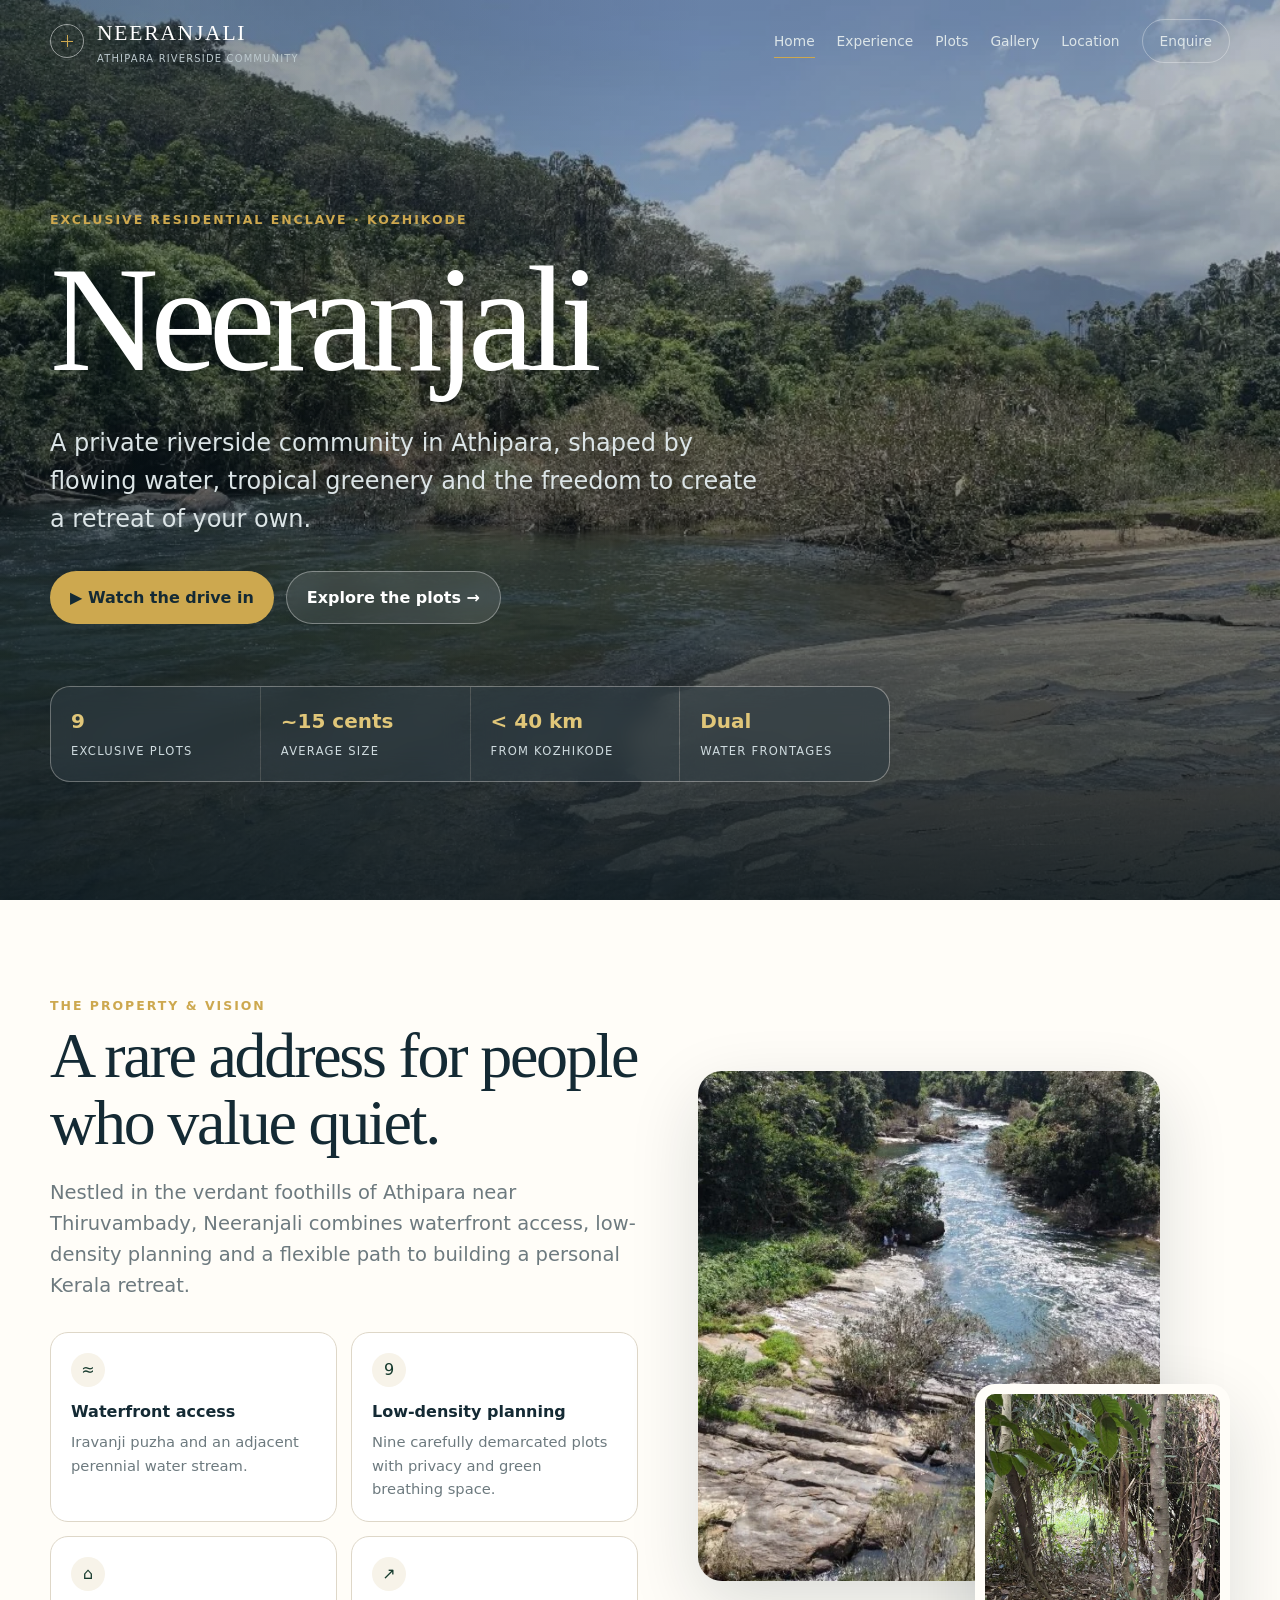
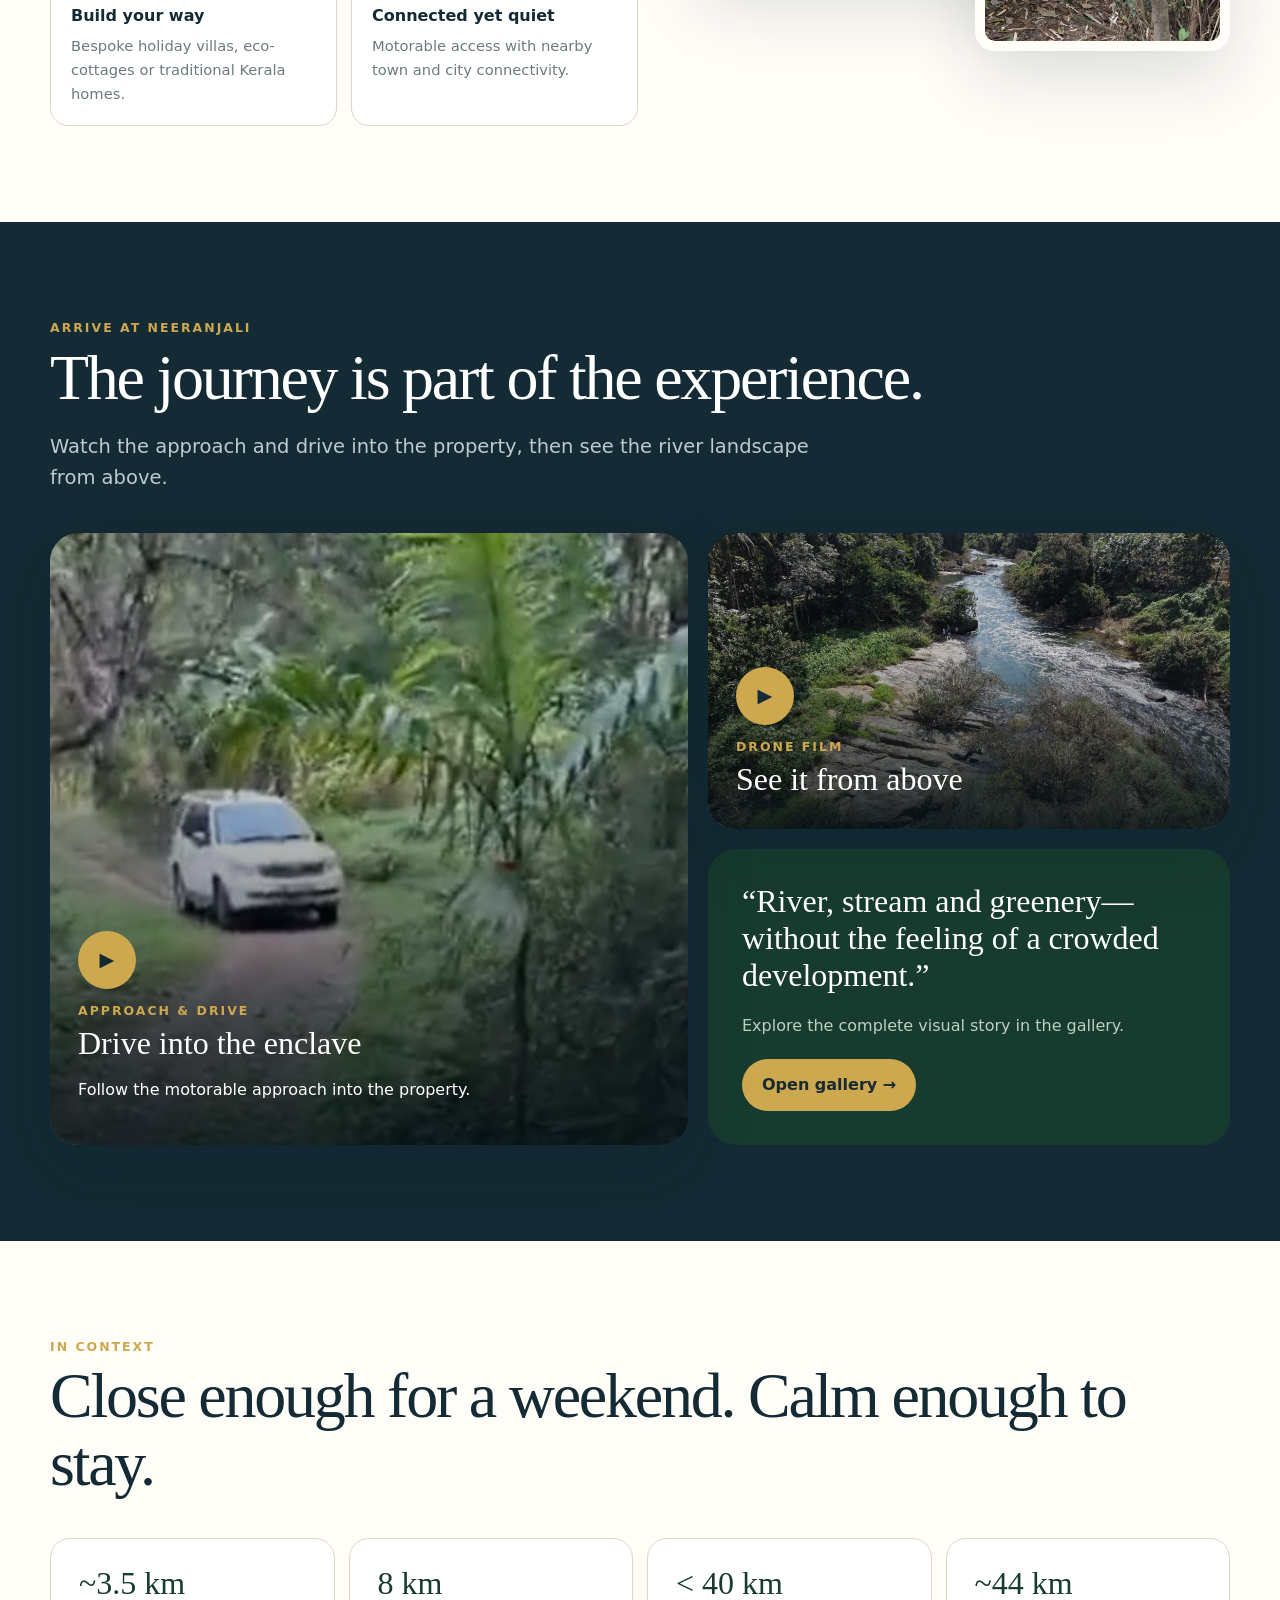
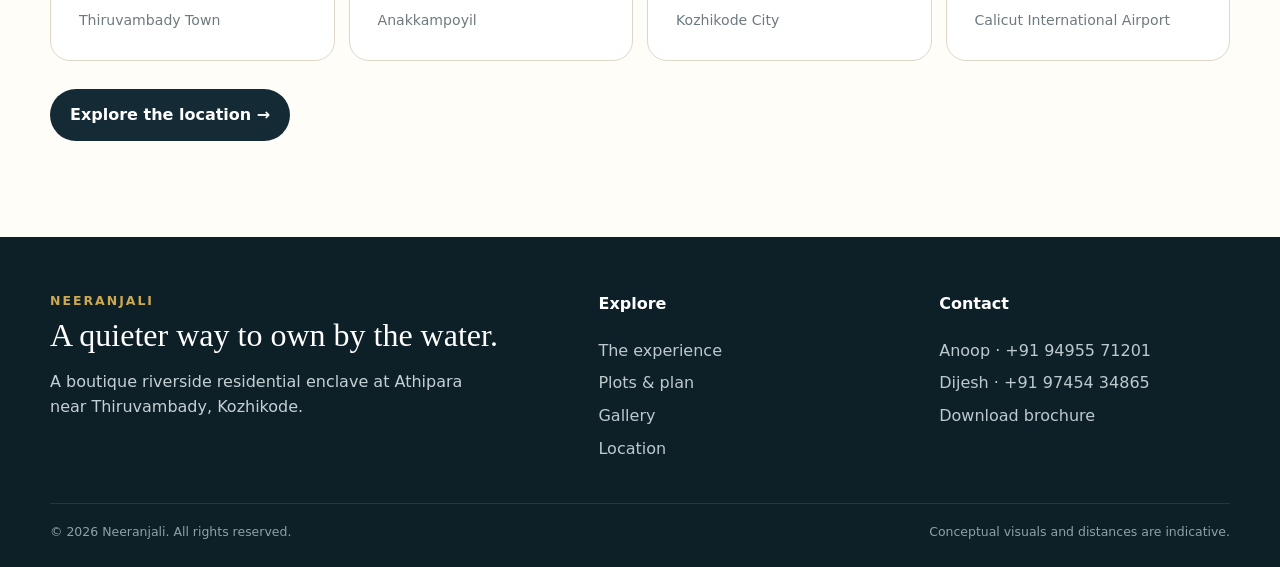
==== index.html @ e6bfea47 "Add files via upload" ====
<!doctype html>
<html lang="en">
<head>
<meta charset="utf-8"><meta name="viewport" content="width=device-width,initial-scale=1">
<title>Neeranjali | Athipara Riverside Community</title>
<meta name="description" content="Neeranjali is an exclusive riverside residential enclave near Thiruvambady, Kozhikode.">
<meta name="theme-color" content="#142a34">
<meta property="og:title" content="Neeranjali | Athipara Riverside Community"><meta property="og:description" content="Neeranjali is an exclusive riverside residential enclave near Thiruvambady, Kozhikode."><meta property="og:type" content="website"><meta property="og:image" content="assets/images/river.webp">
<link rel="stylesheet" href="assets/css/style.css">
</head>
<body data-page="home">
<header class="site-header">
  <nav class="nav" aria-label="Main navigation">
    <a class="brand" href="index.html"><span class="brand-mark"></span><span><strong>NEERANJALI</strong><small>ATHIPARA RIVERSIDE COMMUNITY</small></span></a>
    <button class="menu-btn" aria-label="Toggle navigation" aria-expanded="false">☰</button>
    <div class="nav-links">
      <a data-nav="home" href="index.html">Home</a>
      <a data-nav="experience" href="experience.html">Experience</a>
      <a data-nav="plots" href="plots.html">Plots</a>
      <a data-nav="gallery" href="gallery.html">Gallery</a>
      <a data-nav="location" href="location.html">Location</a>
      <a data-nav="contact" class="nav-cta" href="contact.html">Enquire</a>
    </div>
  </nav>
</header>


<main>
<section class="hero">
  <div class="hero-media"><img src="assets/images/river.webp" alt="Iravanji river beside Neeranjali"></div>
  <div class="container hero-content">
    <div class="eyebrow">Exclusive Residential Enclave · Kozhikode</div>
    <h1>Neeranjali</h1>
    <p class="hero-sub">A private riverside community in Athipara, shaped by flowing water, tropical greenery and the freedom to create a retreat of your own.</p>
    <div class="hero-actions"><button class="btn btn-primary" data-video-id="132fHfk3wX1OS71qmmRNikA3xJ6RykXp2">▶ Watch the drive in</button><a class="btn btn-secondary" href="plots.html">Explore the plots →</a></div>
    <div class="hero-stats"><div class="hero-stat"><strong>9</strong><span>Exclusive plots</span></div><div class="hero-stat"><strong>~15 cents</strong><span>Average size</span></div><div class="hero-stat"><strong>&lt; 40 km</strong><span>From Kozhikode</span></div><div class="hero-stat"><strong>Dual</strong><span>Water frontages</span></div></div>
  </div>
</section>
<section class="section"><div class="container split reveal">
  <div><div class="eyebrow">The property & vision</div><h2 class="section-title">A rare address for people who value quiet.</h2><p class="lead">Nestled in the verdant foothills of Athipara near Thiruvambady, Neeranjali combines waterfront access, low-density planning and a flexible path to building a personal Kerala retreat.</p><div class="feature-list"><div class="feature"><div class="icon">≈</div><b>Waterfront access</b><p>Iravanji puzha and an adjacent perennial water stream.</p></div><div class="feature"><div class="icon">9</div><b>Low-density planning</b><p>Nine carefully demarcated plots with privacy and green breathing space.</p></div><div class="feature"><div class="icon">⌂</div><b>Build your way</b><p>Bespoke holiday villas, eco-cottages or traditional Kerala homes.</p></div><div class="feature"><div class="icon">↗</div><b>Connected yet quiet</b><p>Motorable access with nearby town and city connectivity.</p></div></div></div>
  <div class="photo-stack"><img class="main" src="assets/images/aerial.webp" alt="Aerial river view"><img class="float" src="assets/images/grove.webp" alt="Greenery at Neeranjali"></div>
</div></section>
<section class="section dark-section"><div class="container reveal"><div class="eyebrow">Arrive at Neeranjali</div><h2 class="section-title">The journey is part of the experience.</h2><p class="lead">Watch the approach and drive into the property, then see the river landscape from above.</p><div class="video-showcase"><article class="video-card" data-video-id="132fHfk3wX1OS71qmmRNikA3xJ6RykXp2"><img src="assets/images/approach.webp" alt="Approach road"><div class="video-caption"><div class="play">▶</div><div class="eyebrow">Approach & drive</div><h3>Drive into the enclave</h3><p>Follow the motorable approach into the property.</p></div></article><div class="video-side"><article class="video-card small" data-video-id="14OL0zx6yKRPvOmWKGDLzs9GfCUqp4U1x"><img src="assets/images/aerial.webp" alt="Drone aerial"><div class="video-caption"><div class="play">▶</div><div class="eyebrow">Drone film</div><h3>See it from above</h3></div></article><div class="quote-card"><blockquote>“River, stream and greenery—without the feeling of a crowded development.”</blockquote><p>Explore the complete visual story in the gallery.</p><a class="btn btn-primary" href="gallery.html" style="margin-top:20px;align-self:flex-start">Open gallery →</a></div></div></div></div></section>
<section class="section"><div class="container reveal"><div class="eyebrow">In context</div><h2 class="section-title">Close enough for a weekend. Calm enough to stay.</h2><div class="stat-grid"><div class="stat"><strong>~3.5 km</strong><span>Thiruvambady Town</span></div><div class="stat"><strong>8 km</strong><span>Anakkampoyil</span></div><div class="stat"><strong>&lt; 40 km</strong><span>Kozhikode City</span></div><div class="stat"><strong>~44 km</strong><span>Calicut International Airport</span></div></div><div style="margin-top:28px"><a class="btn btn-dark" href="location.html">Explore the location →</a></div></div></section>
</main>
<footer class="site-footer">
  <div class="container">
    <div class="footer-grid">
      <div><div class="eyebrow">Neeranjali</div><h3 style="font-size:2rem;margin:.5rem 0 1rem;color:white">A quieter way to own by the water.</h3><p style="max-width:430px">A boutique riverside residential enclave at Athipara near Thiruvambady, Kozhikode.</p></div>
      <div><h4>Explore</h4><a href="experience.html">The experience</a><a href="plots.html">Plots & plan</a><a href="gallery.html">Gallery</a><a href="location.html">Location</a></div>
      <div><h4>Contact</h4><a href="tel:+919495571201">Anoop · +91 94955 71201</a><a href="tel:+919745434865">Dijesh · +91 97454 34865</a><a href="downloads/Neeranjali_Premium_Brochure.pdf" target="_blank">Download brochure</a></div>
    </div>
    <div class="copyright"><span>© 2026 Neeranjali. All rights reserved.</span><span>Conceptual visuals and distances are indicative.</span></div>
  </div>
</footer>
<div class="video-modal" aria-hidden="true"><button class="modal-close" data-close-video aria-label="Close video">×</button><div class="modal-frame"><iframe id="videoFrame" allow="autoplay; fullscreen" allowfullscreen title="Neeranjali video"></iframe></div></div>
<div class="lightbox"><button class="modal-close" data-close-lightbox aria-label="Close image">×</button><img alt="Expanded Neeranjali gallery view"></div>
<script src="assets/js/main.js"></script>

</body></html>
---- assets/css/style.css ----
:root{
  --ink:#142a34; --ink-2:#203944; --forest:#173b2e; --gold:#cda84f; --gold-2:#e0c679;
  --cream:#f7f3e9; --paper:#fffdf8; --muted:#6d7a7f; --line:#ded7c8; --white:#fff;
  --shadow:0 24px 70px rgba(10,29,35,.14); --radius:24px; --max:1180px;
}
*{box-sizing:border-box} html{scroll-behavior:smooth} body{margin:0;color:var(--ink);background:var(--paper);font-family:Inter,ui-sans-serif,system-ui,-apple-system,BlinkMacSystemFont,"Segoe UI",sans-serif;line-height:1.6}
body.nav-open{overflow:hidden} img{max-width:100%;display:block} a{color:inherit;text-decoration:none} button,input,textarea,select{font:inherit}.serif,h1,h2,h3{font-family:Georgia,"Times New Roman",serif;font-weight:500;line-height:1.06}.container{width:min(var(--max),calc(100% - 40px));margin:auto}.eyebrow{font-size:.78rem;text-transform:uppercase;letter-spacing:.16em;font-weight:800;color:var(--gold)}.section{padding:96px 0}.section-sm{padding:64px 0}.section-title{font-size:clamp(2.2rem,5vw,4.8rem);margin:.35rem 0 1rem;letter-spacing:-.035em}.lead{font-size:clamp(1rem,1.6vw,1.22rem);color:var(--muted);max-width:760px}.muted{color:var(--muted)}
.site-header{position:fixed;inset:0 0 auto 0;z-index:1000;padding:16px 0;transition:.3s}.site-header.scrolled{background:rgba(15,36,44,.92);backdrop-filter:blur(18px);box-shadow:0 12px 35px rgba(0,0,0,.12);padding:10px 0}.nav{width:min(var(--max),calc(100% - 40px));margin:auto;display:flex;align-items:center;gap:26px}.brand{margin-right:auto;color:#fff;display:flex;align-items:center;gap:13px}.brand-mark{width:34px;height:34px;border:1px solid rgba(255,255,255,.5);border-radius:50%;position:relative}.brand-mark:before,.brand-mark:after{content:"";position:absolute;background:var(--gold)}.brand-mark:before{width:12px;height:1px;left:10px;top:16px}.brand-mark:after{height:12px;width:1px;left:16px;top:10px}.brand strong{font-family:Georgia,"Times New Roman",serif;font-size:1.35rem;letter-spacing:.08em;font-weight:500}.brand small{display:block;font-size:.62rem;color:#bcc9ce;letter-spacing:.12em}.nav-links{display:flex;align-items:center;gap:22px;color:#dce5e8;font-size:.86rem}.nav-links a{position:relative}.nav-links a:after{content:"";position:absolute;height:1px;background:var(--gold);left:0;right:100%;bottom:-6px;transition:.25s}.nav-links a:hover:after,.nav-links a.active:after{right:0}.nav-cta{padding:10px 17px;border:1px solid rgba(255,255,255,.32);border-radius:999px}.menu-btn{display:none;margin-left:auto;background:none;border:0;color:#fff;font-size:1.8rem;cursor:pointer}
.hero{min-height:100svh;color:#fff;position:relative;display:grid;align-items:end;overflow:hidden;background:var(--ink)}.hero-media{position:absolute;inset:0}.hero-media img{width:100%;height:100%;object-fit:cover}.hero-media:after{content:"";position:absolute;inset:0;background:linear-gradient(180deg,rgba(10,24,31,.28) 0%,rgba(10,24,31,.28) 35%,rgba(10,24,31,.88) 100%),linear-gradient(90deg,rgba(10,24,31,.35),transparent 55%)}.hero-content{position:relative;z-index:2;padding:180px 0 88px}.hero h1{font-size:clamp(4rem,12vw,9.4rem);margin:10px 0 4px;letter-spacing:-.055em;font-weight:400}.hero-sub{font-size:clamp(1.05rem,2vw,1.5rem);max-width:720px;color:#dbe4e6;margin-bottom:32px}.hero-actions{display:flex;gap:12px;flex-wrap:wrap}.btn{border:0;border-radius:999px;padding:13px 20px;display:inline-flex;align-items:center;gap:10px;cursor:pointer;font-weight:750;transition:.25s}.btn:hover{transform:translateY(-2px)}.btn-primary{background:var(--gold);color:#142a34}.btn-secondary{background:rgba(255,255,255,.1);color:#fff;border:1px solid rgba(255,255,255,.35);backdrop-filter:blur(8px)}.btn-dark{background:var(--ink);color:#fff}.hero-stats{display:grid;grid-template-columns:repeat(4,1fr);gap:1px;background:rgba(255,255,255,.18);margin-top:62px;border:1px solid rgba(255,255,255,.2);border-radius:20px;overflow:hidden;max-width:840px}.hero-stat{padding:18px 20px;background:rgba(10,27,35,.48);backdrop-filter:blur(12px)}.hero-stat strong{display:block;color:var(--gold-2);font-size:1.25rem}.hero-stat span{font-size:.72rem;color:#cfdbdf;text-transform:uppercase;letter-spacing:.11em}
.split{display:grid;grid-template-columns:1.05fr .95fr;gap:60px;align-items:center}.photo-stack{position:relative;min-height:580px}.photo-stack .main{position:absolute;inset:0 70px 70px 0;width:calc(100% - 70px);height:calc(100% - 70px);object-fit:cover;border-radius:var(--radius);box-shadow:var(--shadow)}.photo-stack .float{position:absolute;right:0;bottom:0;width:48%;height:46%;object-fit:cover;border:10px solid var(--paper);border-radius:20px;box-shadow:var(--shadow)}.feature-list{display:grid;grid-template-columns:1fr 1fr;gap:14px;margin-top:30px}.feature{padding:20px;border:1px solid var(--line);border-radius:18px;background:#fff}.feature b{display:block;margin-bottom:6px}.feature p{margin:0;color:var(--muted);font-size:.92rem}.feature .icon{width:34px;height:34px;border-radius:50%;display:grid;place-items:center;background:var(--cream);color:var(--forest);margin-bottom:12px}
.dark-section{background:var(--ink);color:#fff}.dark-section .lead{color:#bdcbd0}.video-showcase{display:grid;grid-template-columns:1.1fr .9fr;gap:20px;margin-top:40px}.video-card{min-height:520px;border-radius:28px;position:relative;overflow:hidden;background:#000;box-shadow:var(--shadow);cursor:pointer}.video-card.small{min-height:250px}.video-card img{position:absolute;width:100%;height:100%;object-fit:cover;opacity:.84;transition:.45s}.video-card:hover img{transform:scale(1.035);opacity:.74}.video-card:after{content:"";position:absolute;inset:0;background:linear-gradient(180deg,transparent 38%,rgba(6,17,21,.85))}.video-caption{position:absolute;z-index:2;left:28px;right:28px;bottom:26px}.video-caption h3{font-size:2rem;margin:6px 0}.play{width:58px;height:58px;display:grid;place-items:center;border-radius:50%;background:var(--gold);color:var(--ink);font-size:1.2rem;margin-bottom:12px}.video-side{display:grid;grid-template-rows:1fr 1fr;gap:20px}.quote-card{border-radius:28px;background:var(--forest);padding:34px;display:flex;flex-direction:column;justify-content:end}.quote-card blockquote{font:500 2rem/1.15 Georgia,serif;margin:0 0 20px}.quote-card p{color:#bcd0c4;margin:0}
.stat-grid{display:grid;grid-template-columns:repeat(4,1fr);gap:14px;margin-top:40px}.stat{background:#fff;border:1px solid var(--line);padding:28px;border-radius:20px}.stat strong{font:500 2rem/1 Georgia,serif;color:var(--forest);display:block;margin-bottom:8px}.stat span{color:var(--muted);font-size:.88rem}
.media-grid{display:grid;grid-template-columns:repeat(12,1fr);grid-auto-rows:180px;gap:14px;margin-top:38px}.media-item{position:relative;overflow:hidden;border-radius:20px;background:var(--cream);cursor:pointer}.media-item img{width:100%;height:100%;object-fit:cover;transition:.45s}.media-item:hover img{transform:scale(1.04)}.media-item:after{content:"";position:absolute;inset:auto 0 0 0;height:45%;background:linear-gradient(transparent,rgba(12,30,38,.72));opacity:.8}.media-item span{position:absolute;z-index:2;bottom:14px;left:16px;color:#fff;font-size:.85rem}.media-item:nth-child(1){grid-column:span 7;grid-row:span 2}.media-item:nth-child(2){grid-column:span 5;grid-row:span 2}.media-item:nth-child(3){grid-column:span 4;grid-row:span 2}.media-item:nth-child(4){grid-column:span 4;grid-row:span 2}.media-item:nth-child(5){grid-column:span 4;grid-row:span 2}
.plan-wrap{background:var(--cream);border-radius:30px;padding:20px;box-shadow:var(--shadow)}.plan-wrap img{border-radius:18px;width:100%}.plot-grid{display:grid;grid-template-columns:repeat(3,1fr);gap:16px;margin-top:26px}.plot-card{padding:24px;background:#fff;border:1px solid var(--line);border-radius:20px;transition:.25s}.plot-card:hover{transform:translateY(-4px);box-shadow:0 20px 40px rgba(20,42,52,.09)}.plot-card .num{font-size:.72rem;letter-spacing:.13em;color:var(--gold);font-weight:800}.plot-card h3{font-size:1.55rem;margin:10px 0}.plot-card p{margin:0;color:var(--muted)}
.location-grid{display:grid;grid-template-columns:.9fr 1.1fr;gap:52px;align-items:stretch}.matrix{border:1px solid var(--line);border-radius:24px;overflow:hidden;background:#fff}.matrix-row{display:flex;justify-content:space-between;gap:20px;padding:19px 22px;border-bottom:1px solid var(--line)}.matrix-row:last-child{border-bottom:0}.matrix-row strong{color:var(--forest)}.map-card{position:relative;overflow:hidden;border-radius:24px;min-height:430px;background:var(--ink)}.map-card img{width:100%;height:100%;object-fit:cover;opacity:.7}.map-card:after{content:"";position:absolute;inset:0;background:linear-gradient(180deg,transparent,rgba(13,32,39,.86))}.map-content{position:absolute;z-index:2;left:32px;right:32px;bottom:28px;color:#fff}.map-content h3{font-size:2.1rem;margin:.3rem 0 .7rem}
.contact-grid{display:grid;grid-template-columns:.8fr 1.2fr;gap:50px}.contact-card{background:var(--ink);color:#fff;padding:34px;border-radius:26px}.contact-card h3{font-size:2rem;margin:0 0 20px}.contact-line{padding:14px 0;border-top:1px solid rgba(255,255,255,.12)}.contact-line span{display:block;color:#9eb0b7;font-size:.78rem;text-transform:uppercase;letter-spacing:.08em}.contact-line a{font-size:1.04rem}.form{padding:34px;border:1px solid var(--line);border-radius:26px;background:#fff}.fields{display:grid;grid-template-columns:1fr 1fr;gap:14px}.field{display:flex;flex-direction:column;gap:7px}.field.full{grid-column:1/-1}.field label{font-size:.82rem;font-weight:700}.field input,.field textarea,.field select{border:1px solid var(--line);border-radius:14px;padding:13px 14px;background:#fff;color:var(--ink);outline:none}.field input:focus,.field textarea:focus,.field select:focus{border-color:var(--gold);box-shadow:0 0 0 3px rgba(205,168,79,.12)}.field textarea{min-height:120px;resize:vertical}
.subhero{min-height:62svh;background:var(--ink);color:#fff;position:relative;display:grid;align-items:end;overflow:hidden}.subhero img{position:absolute;inset:0;width:100%;height:100%;object-fit:cover;opacity:.65}.subhero:after{content:"";position:absolute;inset:0;background:linear-gradient(180deg,rgba(12,30,38,.15),rgba(12,30,38,.9))}.subhero .container{position:relative;z-index:2;padding-bottom:66px}.subhero h1{font-size:clamp(3.5rem,8vw,7rem);margin:.4rem 0 1rem;letter-spacing:-.05em}.subhero p{max-width:680px;color:#d1dde1;font-size:1.12rem}
.lightbox,.video-modal{position:fixed;z-index:2000;inset:0;background:rgba(3,12,16,.92);display:none;align-items:center;justify-content:center;padding:30px}.lightbox.open,.video-modal.open{display:flex}.lightbox img{max-width:min(1200px,95vw);max-height:88vh;border-radius:16px;box-shadow:var(--shadow)}.modal-frame{width:min(1100px,95vw);aspect-ratio:16/9;background:#000;border-radius:18px;overflow:hidden}.modal-frame iframe{width:100%;height:100%;border:0}.modal-close{position:absolute;top:24px;right:26px;width:44px;height:44px;border-radius:50%;border:1px solid rgba(255,255,255,.25);background:rgba(0,0,0,.2);color:#fff;font-size:1.5rem;cursor:pointer}.reveal{opacity:0;transform:translateY(18px);transition:.7s ease}.reveal.in{opacity:1;transform:none}
.site-footer{background:#0d2028;color:#c5d0d4;padding:54px 0 25px}.footer-grid{display:grid;grid-template-columns:1.2fr .7fr .7fr;gap:50px}.site-footer h4{color:#fff;margin-top:0}.site-footer a{display:block;margin:7px 0;color:#bdc9cd}.copyright{border-top:1px solid rgba(255,255,255,.1);margin-top:35px;padding-top:18px;font-size:.78rem;display:flex;justify-content:space-between;gap:20px;color:#8fa0a6}
.notice{background:#fff7da;border:1px solid #ead993;padding:13px 16px;border-radius:14px;color:#6e5b1e;font-size:.86rem;margin-top:20px}
@media(max-width:900px){.nav-links{position:fixed;inset:0 0 0 28%;background:#102630;padding:100px 32px 32px;display:none;flex-direction:column;align-items:flex-start;font-size:1.15rem}.nav-open .nav-links{display:flex}.menu-btn{display:block;position:relative;z-index:2}.split,.video-showcase,.location-grid,.contact-grid{grid-template-columns:1fr}.video-card{min-height:430px}.video-side{grid-template-columns:1fr 1fr;grid-template-rows:none}.feature-list,.plot-grid{grid-template-columns:1fr 1fr}.stat-grid{grid-template-columns:1fr 1fr}.footer-grid{grid-template-columns:1fr 1fr}.media-grid{grid-template-columns:1fr 1fr;grid-auto-rows:230px}.media-item,.media-item:nth-child(n){grid-column:span 1;grid-row:span 1}.photo-stack{min-height:500px}}
@media(max-width:640px){.container,.nav{width:min(100% - 26px,var(--max))}.section{padding:72px 0}.hero-content{padding-bottom:42px}.hero h1{font-size:4rem}.hero-stats{grid-template-columns:1fr 1fr}.hero-stat{padding:14px}.feature-list,.plot-grid,.stat-grid,.fields,.footer-grid,.video-side{grid-template-columns:1fr}.photo-stack{min-height:430px}.photo-stack .main{right:38px;bottom:50px;width:calc(100% - 38px);height:calc(100% - 50px)}.photo-stack .float{width:54%;border-width:6px}.video-card,.video-card.small{min-height:330px}.media-grid{grid-template-columns:1fr}.footer-grid{gap:24px}.copyright{flex-direction:column}.subhero{min-height:54svh}.subhero h1{font-size:3.4rem}.nav-links{inset:0 0 0 15%}}
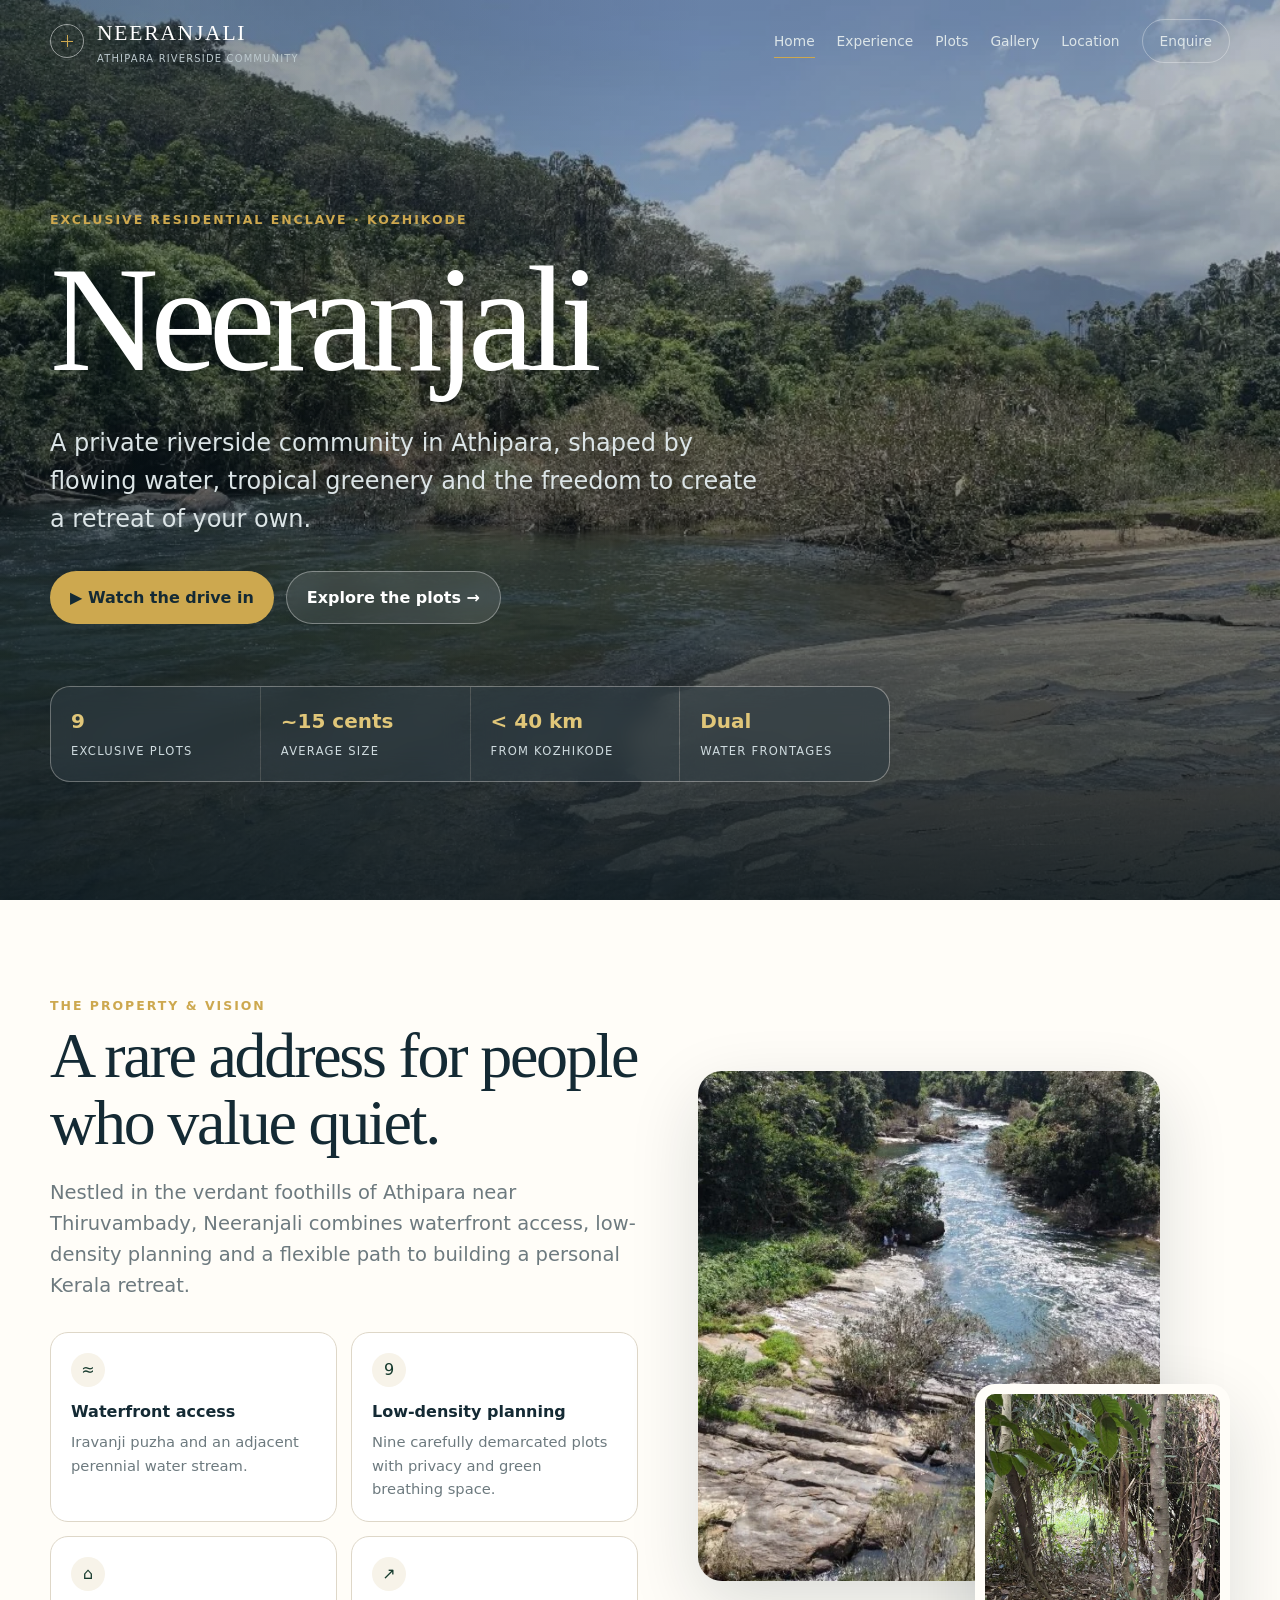
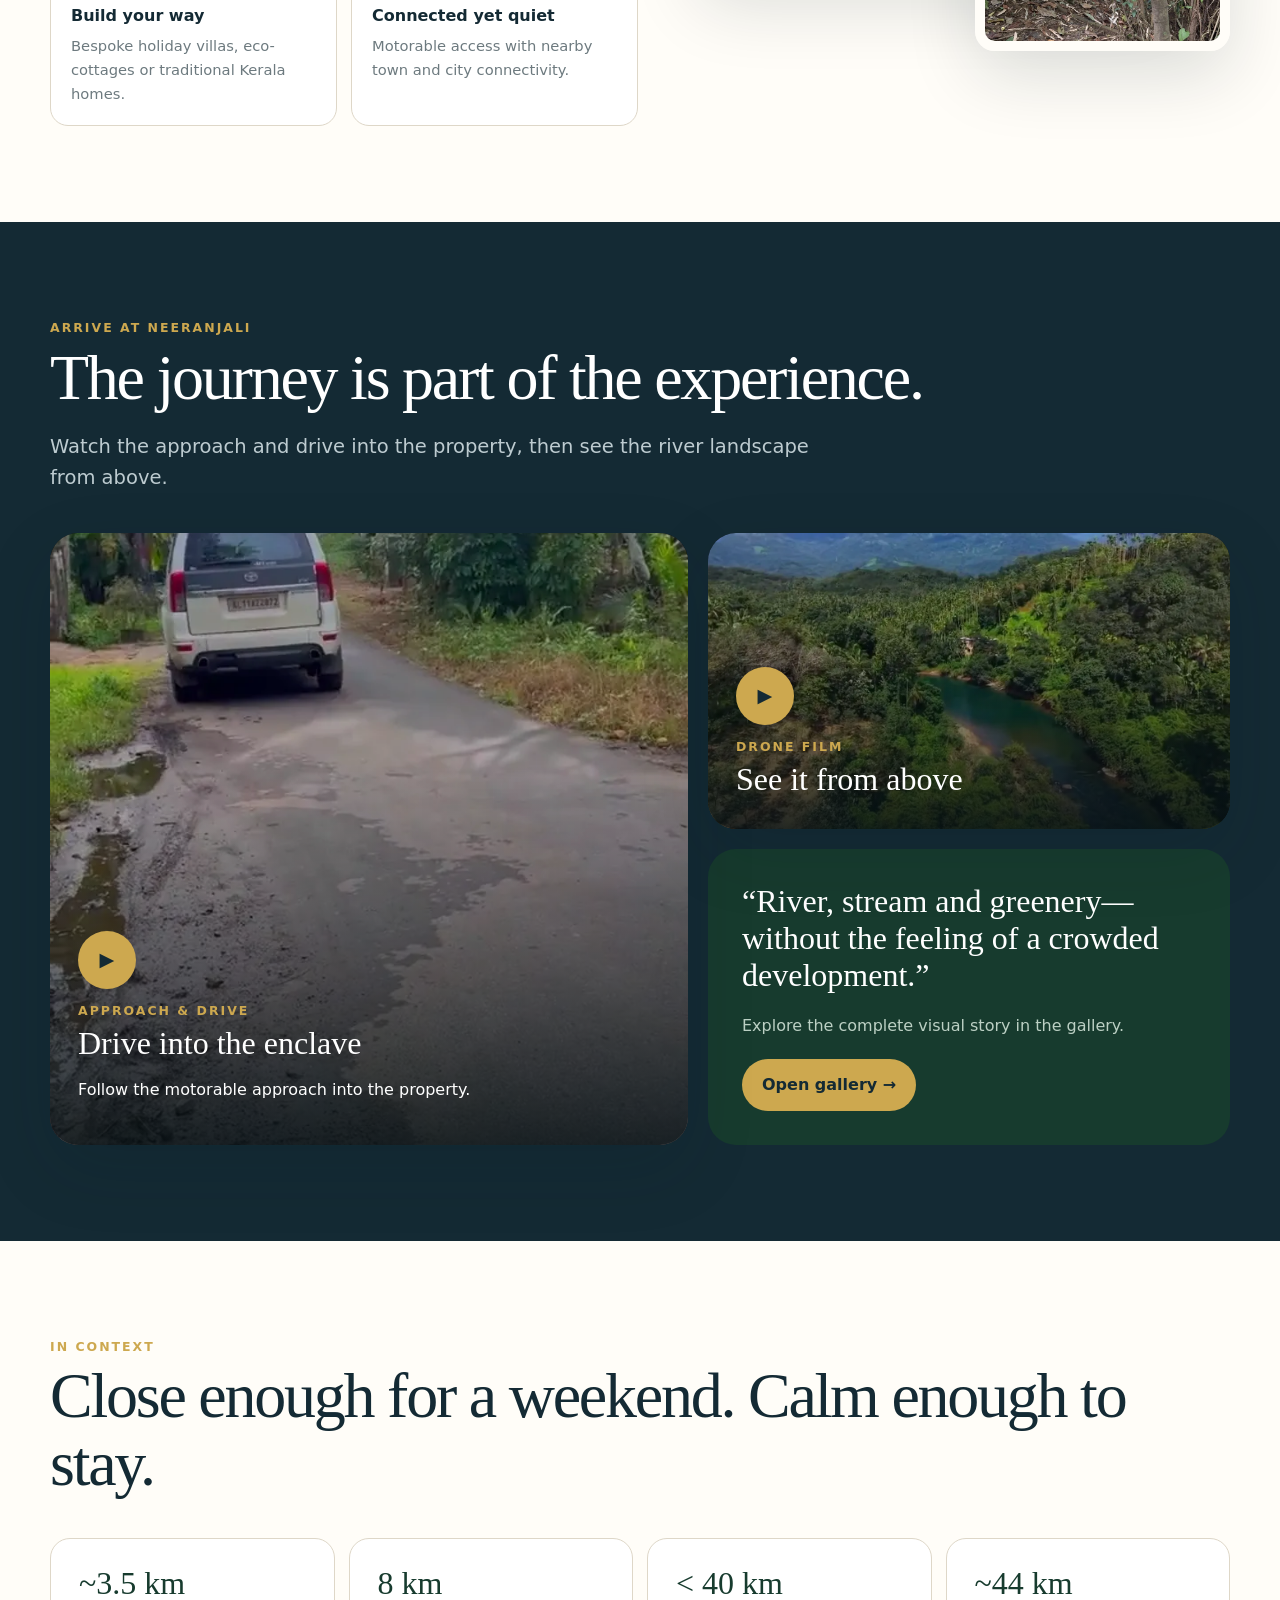
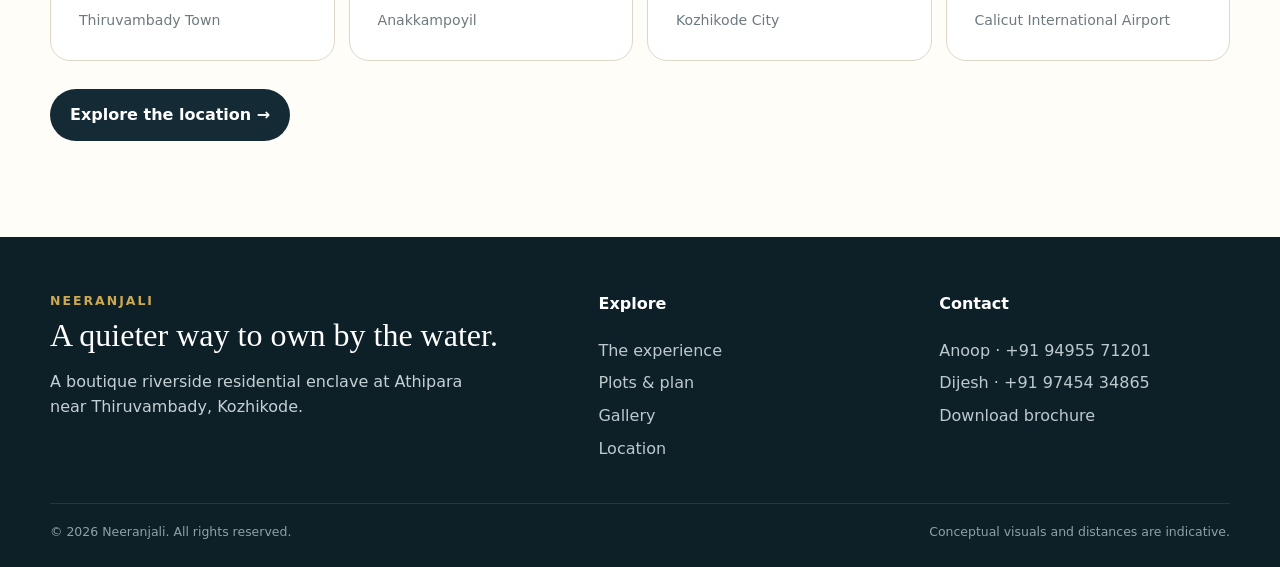
==== commit 9dd19018: "Add files via upload" ====
--- a/index.html
+++ b/index.html
@@ -32,7 +32,7 @@
     <div class="eyebrow">Exclusive Residential Enclave · Kozhikode</div>
     <h1>Neeranjali</h1>
     <p class="hero-sub">A private riverside community in Athipara, shaped by flowing water, tropical greenery and the freedom to create a retreat of your own.</p>
-    <div class="hero-actions"><button class="btn btn-primary" data-video-id="132fHfk3wX1OS71qmmRNikA3xJ6RykXp2">▶ Watch the drive in</button><a class="btn btn-secondary" href="plots.html">Explore the plots →</a></div>
+    <div class="hero-actions"><button class="btn btn-primary" data-video="approach">▶ Watch the drive in</button><a class="btn btn-secondary" href="plots.html">Explore the plots →</a></div>
     <div class="hero-stats"><div class="hero-stat"><strong>9</strong><span>Exclusive plots</span></div><div class="hero-stat"><strong>~15 cents</strong><span>Average size</span></div><div class="hero-stat"><strong>&lt; 40 km</strong><span>From Kozhikode</span></div><div class="hero-stat"><strong>Dual</strong><span>Water frontages</span></div></div>
   </div>
 </section>
@@ -40,7 +40,7 @@
   <div><div class="eyebrow">The property & vision</div><h2 class="section-title">A rare address for people who value quiet.</h2><p class="lead">Nestled in the verdant foothills of Athipara near Thiruvambady, Neeranjali combines waterfront access, low-density planning and a flexible path to building a personal Kerala retreat.</p><div class="feature-list"><div class="feature"><div class="icon">≈</div><b>Waterfront access</b><p>Iravanji puzha and an adjacent perennial water stream.</p></div><div class="feature"><div class="icon">9</div><b>Low-density planning</b><p>Nine carefully demarcated plots with privacy and green breathing space.</p></div><div class="feature"><div class="icon">⌂</div><b>Build your way</b><p>Bespoke holiday villas, eco-cottages or traditional Kerala homes.</p></div><div class="feature"><div class="icon">↗</div><b>Connected yet quiet</b><p>Motorable access with nearby town and city connectivity.</p></div></div></div>
   <div class="photo-stack"><img class="main" src="assets/images/aerial.webp" alt="Aerial river view"><img class="float" src="assets/images/grove.webp" alt="Greenery at Neeranjali"></div>
 </div></section>
-<section class="section dark-section"><div class="container reveal"><div class="eyebrow">Arrive at Neeranjali</div><h2 class="section-title">The journey is part of the experience.</h2><p class="lead">Watch the approach and drive into the property, then see the river landscape from above.</p><div class="video-showcase"><article class="video-card" data-video-id="132fHfk3wX1OS71qmmRNikA3xJ6RykXp2"><img src="assets/images/approach.webp" alt="Approach road"><div class="video-caption"><div class="play">▶</div><div class="eyebrow">Approach & drive</div><h3>Drive into the enclave</h3><p>Follow the motorable approach into the property.</p></div></article><div class="video-side"><article class="video-card small" data-video-id="14OL0zx6yKRPvOmWKGDLzs9GfCUqp4U1x"><img src="assets/images/aerial.webp" alt="Drone aerial"><div class="video-caption"><div class="play">▶</div><div class="eyebrow">Drone film</div><h3>See it from above</h3></div></article><div class="quote-card"><blockquote>“River, stream and greenery—without the feeling of a crowded development.”</blockquote><p>Explore the complete visual story in the gallery.</p><a class="btn btn-primary" href="gallery.html" style="margin-top:20px;align-self:flex-start">Open gallery →</a></div></div></div></div></section>
+<section class="section dark-section"><div class="container reveal"><div class="eyebrow">Arrive at Neeranjali</div><h2 class="section-title">The journey is part of the experience.</h2><p class="lead">Watch the approach and drive into the property, then see the river landscape from above.</p><div class="video-showcase"><article class="video-card" data-video="approach"><img src="assets/images/approach-video-poster.webp" alt="Approach road"><div class="video-caption"><div class="play">▶</div><div class="eyebrow">Approach & drive</div><h3>Drive into the enclave</h3><p>Follow the motorable approach into the property.</p></div></article><div class="video-side"><article class="video-card small" data-video="drone"><img src="assets/images/drone-video-poster.webp" alt="Drone aerial"><div class="video-caption"><div class="play">▶</div><div class="eyebrow">Drone film</div><h3>See it from above</h3></div></article><div class="quote-card"><blockquote>“River, stream and greenery—without the feeling of a crowded development.”</blockquote><p>Explore the complete visual story in the gallery.</p><a class="btn btn-primary" href="gallery.html" style="margin-top:20px;align-self:flex-start">Open gallery →</a></div></div></div></div></section>
 <section class="section"><div class="container reveal"><div class="eyebrow">In context</div><h2 class="section-title">Close enough for a weekend. Calm enough to stay.</h2><div class="stat-grid"><div class="stat"><strong>~3.5 km</strong><span>Thiruvambady Town</span></div><div class="stat"><strong>8 km</strong><span>Anakkampoyil</span></div><div class="stat"><strong>&lt; 40 km</strong><span>Kozhikode City</span></div><div class="stat"><strong>~44 km</strong><span>Calicut International Airport</span></div></div><div style="margin-top:28px"><a class="btn btn-dark" href="location.html">Explore the location →</a></div></div></section>
 </main>
 <footer class="site-footer">
@@ -53,7 +53,7 @@
     <div class="copyright"><span>© 2026 Neeranjali. All rights reserved.</span><span>Conceptual visuals and distances are indicative.</span></div>
   </div>
 </footer>
-<div class="video-modal" aria-hidden="true"><button class="modal-close" data-close-video aria-label="Close video">×</button><div class="modal-frame"><iframe id="videoFrame" allow="autoplay; fullscreen" allowfullscreen title="Neeranjali video"></iframe></div></div>
+<div class="video-modal" aria-hidden="true"><button class="modal-close" data-close-video aria-label="Close video">×</button><div class="modal-frame"><video id="videoPlayer" controls playsinline preload="metadata" title="Neeranjali video"></video></div></div>
 <div class="lightbox"><button class="modal-close" data-close-lightbox aria-label="Close image">×</button><img alt="Expanded Neeranjali gallery view"></div>
 <script src="assets/js/main.js"></script>
 
--- a/assets/css/style.css
+++ b/assets/css/style.css
@@ -15,7 +15,7 @@
 .location-grid{display:grid;grid-template-columns:.9fr 1.1fr;gap:52px;align-items:stretch}.matrix{border:1px solid var(--line);border-radius:24px;overflow:hidden;background:#fff}.matrix-row{display:flex;justify-content:space-between;gap:20px;padding:19px 22px;border-bottom:1px solid var(--line)}.matrix-row:last-child{border-bottom:0}.matrix-row strong{color:var(--forest)}.map-card{position:relative;overflow:hidden;border-radius:24px;min-height:430px;background:var(--ink)}.map-card img{width:100%;height:100%;object-fit:cover;opacity:.7}.map-card:after{content:"";position:absolute;inset:0;background:linear-gradient(180deg,transparent,rgba(13,32,39,.86))}.map-content{position:absolute;z-index:2;left:32px;right:32px;bottom:28px;color:#fff}.map-content h3{font-size:2.1rem;margin:.3rem 0 .7rem}
 .contact-grid{display:grid;grid-template-columns:.8fr 1.2fr;gap:50px}.contact-card{background:var(--ink);color:#fff;padding:34px;border-radius:26px}.contact-card h3{font-size:2rem;margin:0 0 20px}.contact-line{padding:14px 0;border-top:1px solid rgba(255,255,255,.12)}.contact-line span{display:block;color:#9eb0b7;font-size:.78rem;text-transform:uppercase;letter-spacing:.08em}.contact-line a{font-size:1.04rem}.form{padding:34px;border:1px solid var(--line);border-radius:26px;background:#fff}.fields{display:grid;grid-template-columns:1fr 1fr;gap:14px}.field{display:flex;flex-direction:column;gap:7px}.field.full{grid-column:1/-1}.field label{font-size:.82rem;font-weight:700}.field input,.field textarea,.field select{border:1px solid var(--line);border-radius:14px;padding:13px 14px;background:#fff;color:var(--ink);outline:none}.field input:focus,.field textarea:focus,.field select:focus{border-color:var(--gold);box-shadow:0 0 0 3px rgba(205,168,79,.12)}.field textarea{min-height:120px;resize:vertical}
 .subhero{min-height:62svh;background:var(--ink);color:#fff;position:relative;display:grid;align-items:end;overflow:hidden}.subhero img{position:absolute;inset:0;width:100%;height:100%;object-fit:cover;opacity:.65}.subhero:after{content:"";position:absolute;inset:0;background:linear-gradient(180deg,rgba(12,30,38,.15),rgba(12,30,38,.9))}.subhero .container{position:relative;z-index:2;padding-bottom:66px}.subhero h1{font-size:clamp(3.5rem,8vw,7rem);margin:.4rem 0 1rem;letter-spacing:-.05em}.subhero p{max-width:680px;color:#d1dde1;font-size:1.12rem}
-.lightbox,.video-modal{position:fixed;z-index:2000;inset:0;background:rgba(3,12,16,.92);display:none;align-items:center;justify-content:center;padding:30px}.lightbox.open,.video-modal.open{display:flex}.lightbox img{max-width:min(1200px,95vw);max-height:88vh;border-radius:16px;box-shadow:var(--shadow)}.modal-frame{width:min(1100px,95vw);aspect-ratio:16/9;background:#000;border-radius:18px;overflow:hidden}.modal-frame iframe{width:100%;height:100%;border:0}.modal-close{position:absolute;top:24px;right:26px;width:44px;height:44px;border-radius:50%;border:1px solid rgba(255,255,255,.25);background:rgba(0,0,0,.2);color:#fff;font-size:1.5rem;cursor:pointer}.reveal{opacity:0;transform:translateY(18px);transition:.7s ease}.reveal.in{opacity:1;transform:none}
+.lightbox,.video-modal{position:fixed;z-index:2000;inset:0;background:rgba(3,12,16,.94);display:none;align-items:center;justify-content:center;padding:30px}.lightbox.open,.video-modal.open{display:flex}.lightbox img{max-width:min(1200px,95vw);max-height:88vh;border-radius:16px;box-shadow:var(--shadow)}.modal-frame{width:min(1100px,95vw);aspect-ratio:16/9;background:#000;border-radius:18px;overflow:hidden;position:relative;box-shadow:0 30px 90px rgba(0,0,0,.45)}.modal-frame video{display:block;width:100%;height:100%;object-fit:contain;background:#000}.video-modal.portrait .modal-frame{width:min(500px,85vw,48.375vh);aspect-ratio:9/16}.video-modal.landscape .modal-frame{width:min(1100px,95vw);aspect-ratio:16/9}.modal-close{position:absolute;top:24px;right:26px;width:44px;height:44px;border-radius:50%;border:1px solid rgba(255,255,255,.25);background:rgba(0,0,0,.3);color:#fff;font-size:1.5rem;cursor:pointer;z-index:3}.reveal{opacity:0;transform:translateY(18px);transition:.7s ease}.reveal.in{opacity:1;transform:none}
 .site-footer{background:#0d2028;color:#c5d0d4;padding:54px 0 25px}.footer-grid{display:grid;grid-template-columns:1.2fr .7fr .7fr;gap:50px}.site-footer h4{color:#fff;margin-top:0}.site-footer a{display:block;margin:7px 0;color:#bdc9cd}.copyright{border-top:1px solid rgba(255,255,255,.1);margin-top:35px;padding-top:18px;font-size:.78rem;display:flex;justify-content:space-between;gap:20px;color:#8fa0a6}
 .notice{background:#fff7da;border:1px solid #ead993;padding:13px 16px;border-radius:14px;color:#6e5b1e;font-size:.86rem;margin-top:20px}
 @media(max-width:900px){.nav-links{position:fixed;inset:0 0 0 28%;background:#102630;padding:100px 32px 32px;display:none;flex-direction:column;align-items:flex-start;font-size:1.15rem}.nav-open .nav-links{display:flex}.menu-btn{display:block;position:relative;z-index:2}.split,.video-showcase,.location-grid,.contact-grid{grid-template-columns:1fr}.video-card{min-height:430px}.video-side{grid-template-columns:1fr 1fr;grid-template-rows:none}.feature-list,.plot-grid{grid-template-columns:1fr 1fr}.stat-grid{grid-template-columns:1fr 1fr}.footer-grid{grid-template-columns:1fr 1fr}.media-grid{grid-template-columns:1fr 1fr;grid-auto-rows:230px}.media-item,.media-item:nth-child(n){grid-column:span 1;grid-row:span 1}.photo-stack{min-height:500px}}
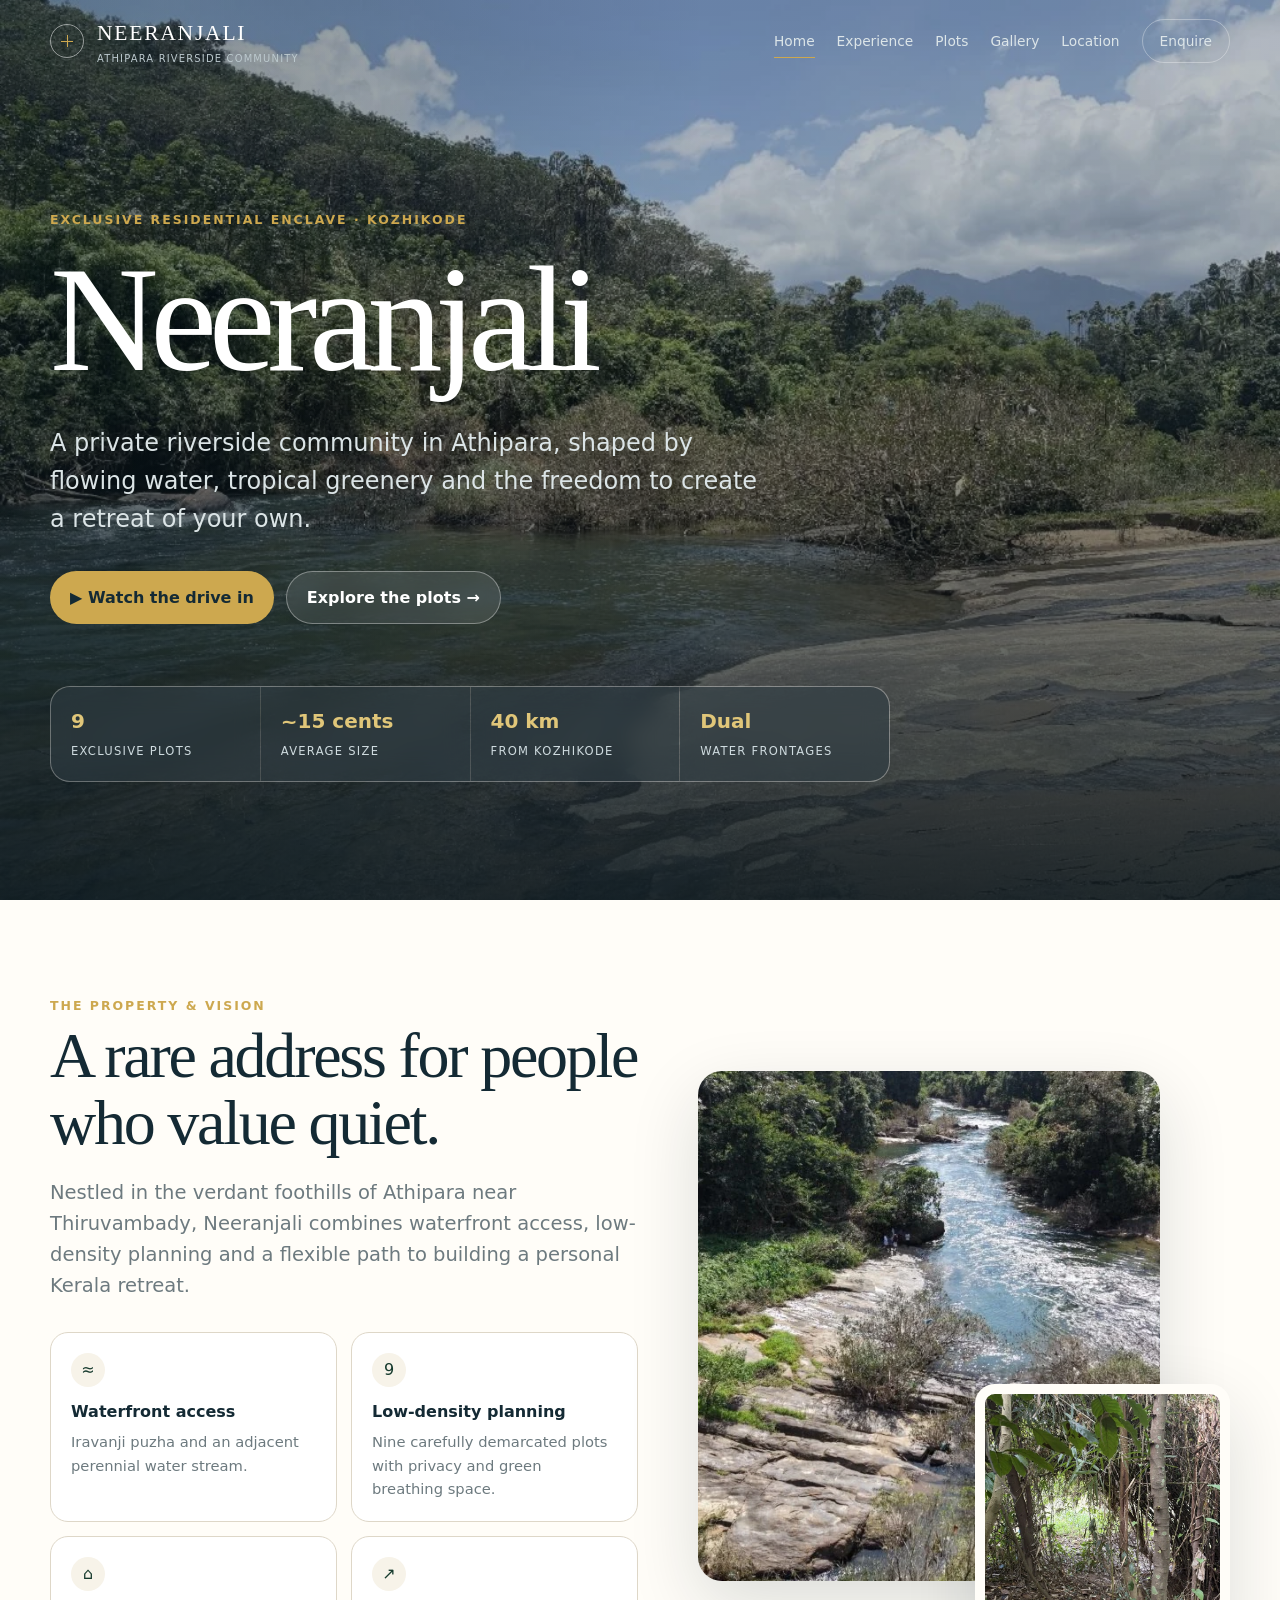
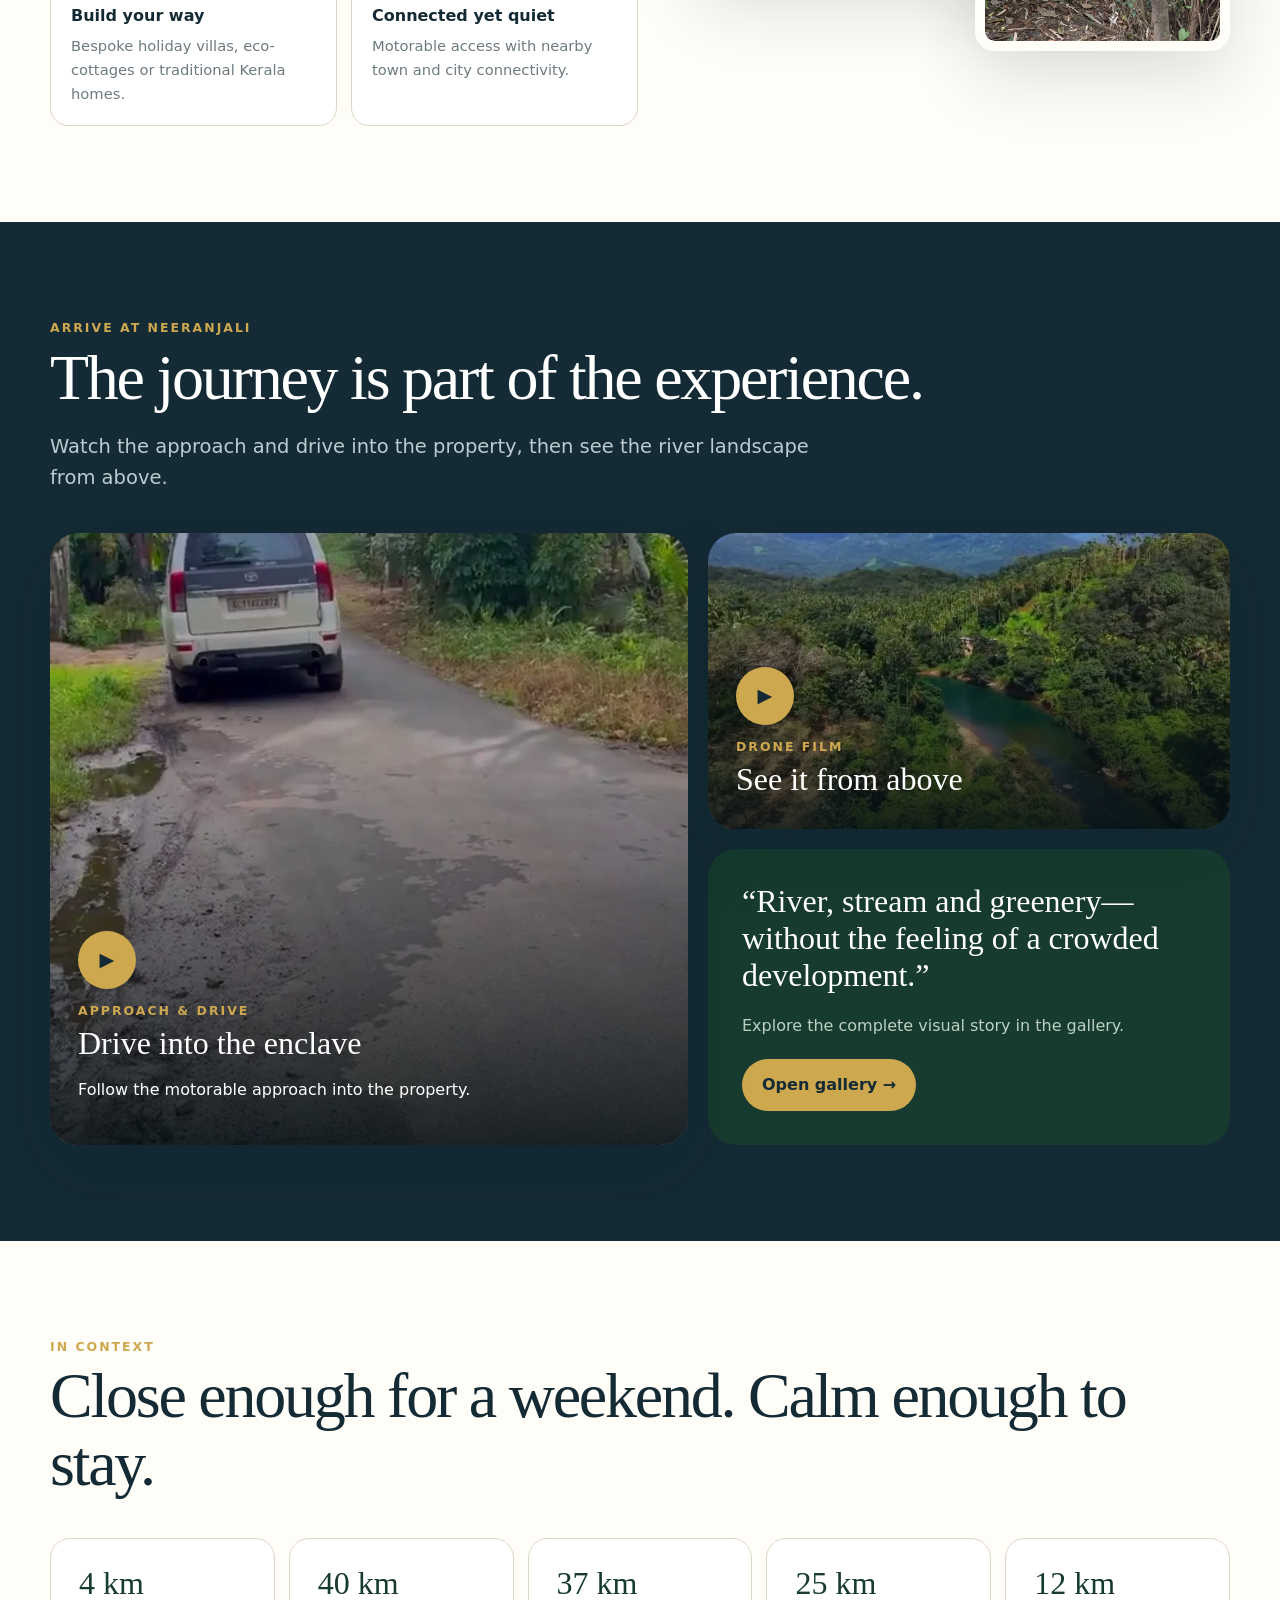
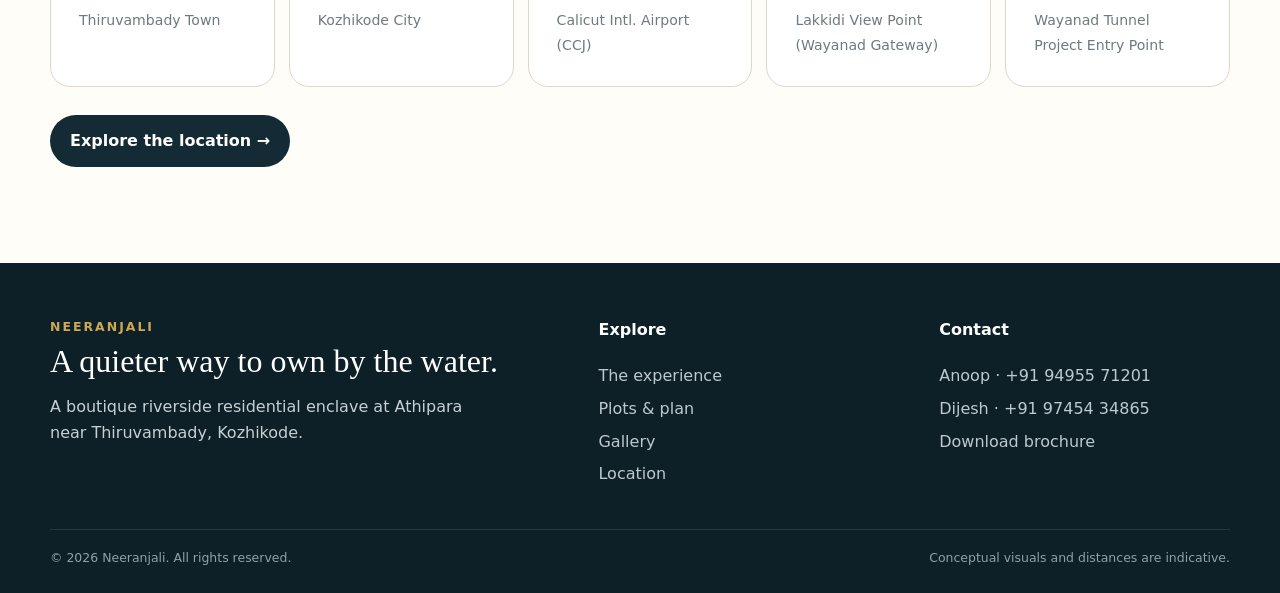
==== commit d4eba12b: "Add files via upload" ====
--- a/index.html
+++ b/index.html
@@ -33,7 +33,7 @@
     <h1>Neeranjali</h1>
     <p class="hero-sub">A private riverside community in Athipara, shaped by flowing water, tropical greenery and the freedom to create a retreat of your own.</p>
     <div class="hero-actions"><button class="btn btn-primary" data-video="approach">▶ Watch the drive in</button><a class="btn btn-secondary" href="plots.html">Explore the plots →</a></div>
-    <div class="hero-stats"><div class="hero-stat"><strong>9</strong><span>Exclusive plots</span></div><div class="hero-stat"><strong>~15 cents</strong><span>Average size</span></div><div class="hero-stat"><strong>&lt; 40 km</strong><span>From Kozhikode</span></div><div class="hero-stat"><strong>Dual</strong><span>Water frontages</span></div></div>
+    <div class="hero-stats"><div class="hero-stat"><strong>9</strong><span>Exclusive plots</span></div><div class="hero-stat"><strong>~15 cents</strong><span>Average size</span></div><div class="hero-stat"><strong>40 km</strong><span>From Kozhikode</span></div><div class="hero-stat"><strong>Dual</strong><span>Water frontages</span></div></div>
   </div>
 </section>
 <section class="section"><div class="container split reveal">
@@ -41,7 +41,7 @@
   <div class="photo-stack"><img class="main" src="assets/images/aerial.webp" alt="Aerial river view"><img class="float" src="assets/images/grove.webp" alt="Greenery at Neeranjali"></div>
 </div></section>
 <section class="section dark-section"><div class="container reveal"><div class="eyebrow">Arrive at Neeranjali</div><h2 class="section-title">The journey is part of the experience.</h2><p class="lead">Watch the approach and drive into the property, then see the river landscape from above.</p><div class="video-showcase"><article class="video-card" data-video="approach"><img src="assets/images/approach-video-poster.webp" alt="Approach road"><div class="video-caption"><div class="play">▶</div><div class="eyebrow">Approach & drive</div><h3>Drive into the enclave</h3><p>Follow the motorable approach into the property.</p></div></article><div class="video-side"><article class="video-card small" data-video="drone"><img src="assets/images/drone-video-poster.webp" alt="Drone aerial"><div class="video-caption"><div class="play">▶</div><div class="eyebrow">Drone film</div><h3>See it from above</h3></div></article><div class="quote-card"><blockquote>“River, stream and greenery—without the feeling of a crowded development.”</blockquote><p>Explore the complete visual story in the gallery.</p><a class="btn btn-primary" href="gallery.html" style="margin-top:20px;align-self:flex-start">Open gallery →</a></div></div></div></div></section>
-<section class="section"><div class="container reveal"><div class="eyebrow">In context</div><h2 class="section-title">Close enough for a weekend. Calm enough to stay.</h2><div class="stat-grid"><div class="stat"><strong>~3.5 km</strong><span>Thiruvambady Town</span></div><div class="stat"><strong>8 km</strong><span>Anakkampoyil</span></div><div class="stat"><strong>&lt; 40 km</strong><span>Kozhikode City</span></div><div class="stat"><strong>~44 km</strong><span>Calicut International Airport</span></div></div><div style="margin-top:28px"><a class="btn btn-dark" href="location.html">Explore the location →</a></div></div></section>
+<section class="section"><div class="container reveal"><div class="eyebrow">In context</div><h2 class="section-title">Close enough for a weekend. Calm enough to stay.</h2><div class="stat-grid"><div class="stat"><strong>4 km</strong><span>Thiruvambady Town</span></div><div class="stat"><strong>40 km</strong><span>Kozhikode City</span></div><div class="stat"><strong>37 km</strong><span>Calicut Intl. Airport (CCJ)</span></div><div class="stat"><strong>25 km</strong><span>Lakkidi View Point (Wayanad Gateway)</span></div><div class="stat"><strong>12 km</strong><span>Wayanad Tunnel Project Entry Point</span></div></div><div style="margin-top:28px"><a class="btn btn-dark" href="location.html">Explore the location →</a></div></div></section>
 </main>
 <footer class="site-footer">
   <div class="container">
--- a/assets/css/style.css
+++ b/assets/css/style.css
@@ -9,7 +9,7 @@
 .hero{min-height:100svh;color:#fff;position:relative;display:grid;align-items:end;overflow:hidden;background:var(--ink)}.hero-media{position:absolute;inset:0}.hero-media img{width:100%;height:100%;object-fit:cover}.hero-media:after{content:"";position:absolute;inset:0;background:linear-gradient(180deg,rgba(10,24,31,.28) 0%,rgba(10,24,31,.28) 35%,rgba(10,24,31,.88) 100%),linear-gradient(90deg,rgba(10,24,31,.35),transparent 55%)}.hero-content{position:relative;z-index:2;padding:180px 0 88px}.hero h1{font-size:clamp(4rem,12vw,9.4rem);margin:10px 0 4px;letter-spacing:-.055em;font-weight:400}.hero-sub{font-size:clamp(1.05rem,2vw,1.5rem);max-width:720px;color:#dbe4e6;margin-bottom:32px}.hero-actions{display:flex;gap:12px;flex-wrap:wrap}.btn{border:0;border-radius:999px;padding:13px 20px;display:inline-flex;align-items:center;gap:10px;cursor:pointer;font-weight:750;transition:.25s}.btn:hover{transform:translateY(-2px)}.btn-primary{background:var(--gold);color:#142a34}.btn-secondary{background:rgba(255,255,255,.1);color:#fff;border:1px solid rgba(255,255,255,.35);backdrop-filter:blur(8px)}.btn-dark{background:var(--ink);color:#fff}.hero-stats{display:grid;grid-template-columns:repeat(4,1fr);gap:1px;background:rgba(255,255,255,.18);margin-top:62px;border:1px solid rgba(255,255,255,.2);border-radius:20px;overflow:hidden;max-width:840px}.hero-stat{padding:18px 20px;background:rgba(10,27,35,.48);backdrop-filter:blur(12px)}.hero-stat strong{display:block;color:var(--gold-2);font-size:1.25rem}.hero-stat span{font-size:.72rem;color:#cfdbdf;text-transform:uppercase;letter-spacing:.11em}
 .split{display:grid;grid-template-columns:1.05fr .95fr;gap:60px;align-items:center}.photo-stack{position:relative;min-height:580px}.photo-stack .main{position:absolute;inset:0 70px 70px 0;width:calc(100% - 70px);height:calc(100% - 70px);object-fit:cover;border-radius:var(--radius);box-shadow:var(--shadow)}.photo-stack .float{position:absolute;right:0;bottom:0;width:48%;height:46%;object-fit:cover;border:10px solid var(--paper);border-radius:20px;box-shadow:var(--shadow)}.feature-list{display:grid;grid-template-columns:1fr 1fr;gap:14px;margin-top:30px}.feature{padding:20px;border:1px solid var(--line);border-radius:18px;background:#fff}.feature b{display:block;margin-bottom:6px}.feature p{margin:0;color:var(--muted);font-size:.92rem}.feature .icon{width:34px;height:34px;border-radius:50%;display:grid;place-items:center;background:var(--cream);color:var(--forest);margin-bottom:12px}
 .dark-section{background:var(--ink);color:#fff}.dark-section .lead{color:#bdcbd0}.video-showcase{display:grid;grid-template-columns:1.1fr .9fr;gap:20px;margin-top:40px}.video-card{min-height:520px;border-radius:28px;position:relative;overflow:hidden;background:#000;box-shadow:var(--shadow);cursor:pointer}.video-card.small{min-height:250px}.video-card img{position:absolute;width:100%;height:100%;object-fit:cover;opacity:.84;transition:.45s}.video-card:hover img{transform:scale(1.035);opacity:.74}.video-card:after{content:"";position:absolute;inset:0;background:linear-gradient(180deg,transparent 38%,rgba(6,17,21,.85))}.video-caption{position:absolute;z-index:2;left:28px;right:28px;bottom:26px}.video-caption h3{font-size:2rem;margin:6px 0}.play{width:58px;height:58px;display:grid;place-items:center;border-radius:50%;background:var(--gold);color:var(--ink);font-size:1.2rem;margin-bottom:12px}.video-side{display:grid;grid-template-rows:1fr 1fr;gap:20px}.quote-card{border-radius:28px;background:var(--forest);padding:34px;display:flex;flex-direction:column;justify-content:end}.quote-card blockquote{font:500 2rem/1.15 Georgia,serif;margin:0 0 20px}.quote-card p{color:#bcd0c4;margin:0}
-.stat-grid{display:grid;grid-template-columns:repeat(4,1fr);gap:14px;margin-top:40px}.stat{background:#fff;border:1px solid var(--line);padding:28px;border-radius:20px}.stat strong{font:500 2rem/1 Georgia,serif;color:var(--forest);display:block;margin-bottom:8px}.stat span{color:var(--muted);font-size:.88rem}
+.stat-grid{display:grid;grid-template-columns:repeat(5,1fr);gap:14px;margin-top:40px}.stat{background:#fff;border:1px solid var(--line);padding:28px;border-radius:20px}.stat strong{font:500 2rem/1 Georgia,serif;color:var(--forest);display:block;margin-bottom:8px}.stat span{color:var(--muted);font-size:.88rem}
 .media-grid{display:grid;grid-template-columns:repeat(12,1fr);grid-auto-rows:180px;gap:14px;margin-top:38px}.media-item{position:relative;overflow:hidden;border-radius:20px;background:var(--cream);cursor:pointer}.media-item img{width:100%;height:100%;object-fit:cover;transition:.45s}.media-item:hover img{transform:scale(1.04)}.media-item:after{content:"";position:absolute;inset:auto 0 0 0;height:45%;background:linear-gradient(transparent,rgba(12,30,38,.72));opacity:.8}.media-item span{position:absolute;z-index:2;bottom:14px;left:16px;color:#fff;font-size:.85rem}.media-item:nth-child(1){grid-column:span 7;grid-row:span 2}.media-item:nth-child(2){grid-column:span 5;grid-row:span 2}.media-item:nth-child(3){grid-column:span 4;grid-row:span 2}.media-item:nth-child(4){grid-column:span 4;grid-row:span 2}.media-item:nth-child(5){grid-column:span 4;grid-row:span 2}
 .plan-wrap{background:var(--cream);border-radius:30px;padding:20px;box-shadow:var(--shadow)}.plan-wrap img{border-radius:18px;width:100%}.plot-grid{display:grid;grid-template-columns:repeat(3,1fr);gap:16px;margin-top:26px}.plot-card{padding:24px;background:#fff;border:1px solid var(--line);border-radius:20px;transition:.25s}.plot-card:hover{transform:translateY(-4px);box-shadow:0 20px 40px rgba(20,42,52,.09)}.plot-card .num{font-size:.72rem;letter-spacing:.13em;color:var(--gold);font-weight:800}.plot-card h3{font-size:1.55rem;margin:10px 0}.plot-card p{margin:0;color:var(--muted)}
 .location-grid{display:grid;grid-template-columns:.9fr 1.1fr;gap:52px;align-items:stretch}.matrix{border:1px solid var(--line);border-radius:24px;overflow:hidden;background:#fff}.matrix-row{display:flex;justify-content:space-between;gap:20px;padding:19px 22px;border-bottom:1px solid var(--line)}.matrix-row:last-child{border-bottom:0}.matrix-row strong{color:var(--forest)}.map-card{position:relative;overflow:hidden;border-radius:24px;min-height:430px;background:var(--ink)}.map-card img{width:100%;height:100%;object-fit:cover;opacity:.7}.map-card:after{content:"";position:absolute;inset:0;background:linear-gradient(180deg,transparent,rgba(13,32,39,.86))}.map-content{position:absolute;z-index:2;left:32px;right:32px;bottom:28px;color:#fff}.map-content h3{font-size:2.1rem;margin:.3rem 0 .7rem}
